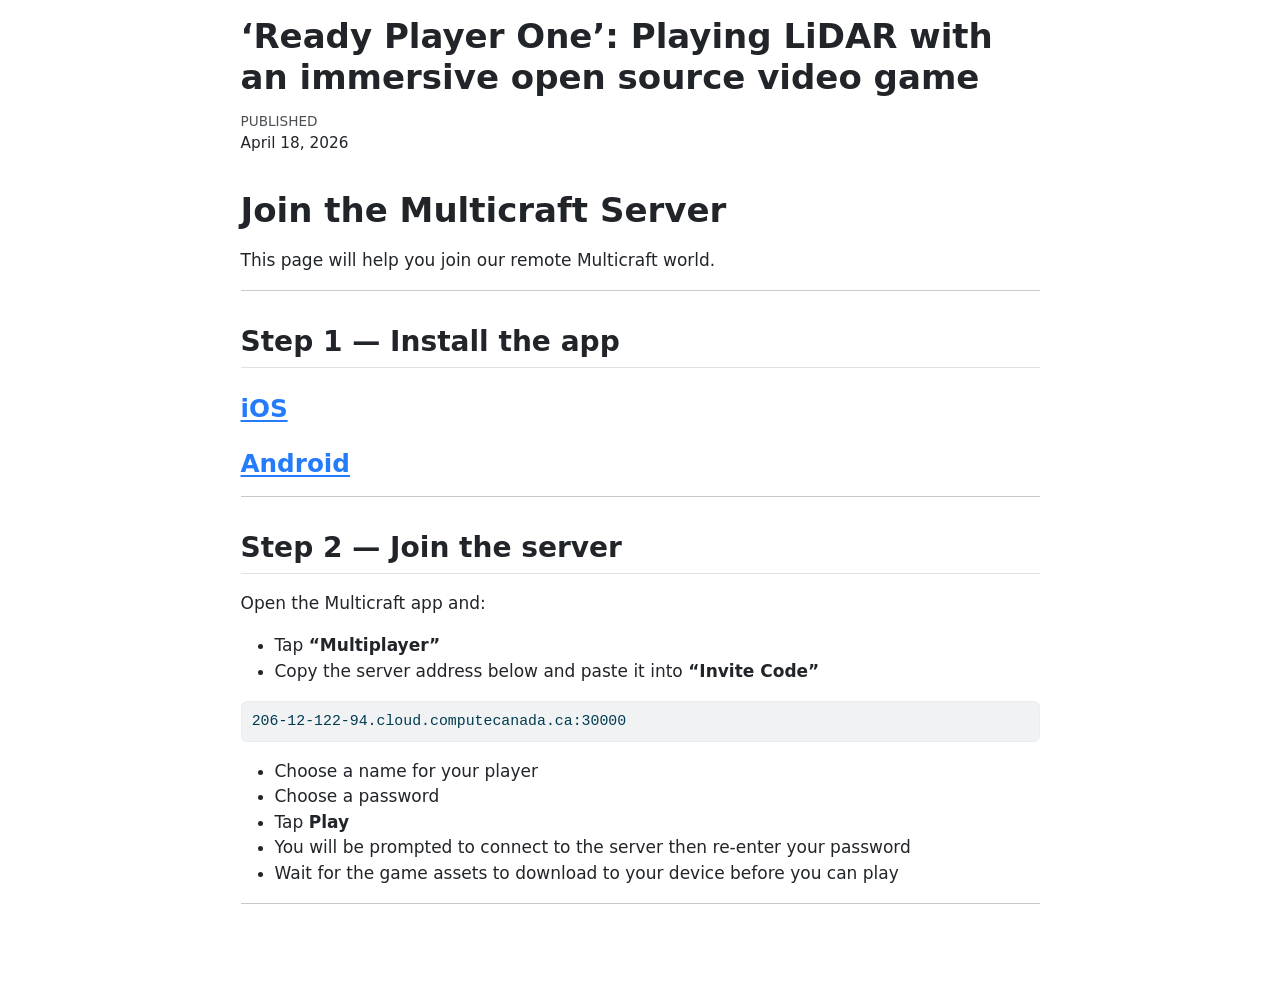
==== index.html @ 051189b3 "rename to index" ====
<!DOCTYPE html>
<html xmlns="http://www.w3.org/1999/xhtml" lang="en" xml:lang="en"><head>

<meta charset="utf-8">
<meta name="generator" content="quarto-1.5.57">

<meta name="viewport" content="width=device-width, initial-scale=1.0, user-scalable=yes">

<meta name="dcterms.date" content="2026-04-18">

<title>‘Ready Player One’: Playing LiDAR with an immersive open source video game</title>
<style>
code{white-space: pre-wrap;}
span.smallcaps{font-variant: small-caps;}
div.columns{display: flex; gap: min(4vw, 1.5em);}
div.column{flex: auto; overflow-x: auto;}
div.hanging-indent{margin-left: 1.5em; text-indent: -1.5em;}
ul.task-list{list-style: none;}
ul.task-list li input[type="checkbox"] {
  width: 0.8em;
  margin: 0 0.8em 0.2em -1em; /* quarto-specific, see https://github.com/quarto-dev/quarto-cli/issues/4556 */ 
  vertical-align: middle;
}
/* CSS for syntax highlighting */
pre > code.sourceCode { white-space: pre; position: relative; }
pre > code.sourceCode > span { line-height: 1.25; }
pre > code.sourceCode > span:empty { height: 1.2em; }
.sourceCode { overflow: visible; }
code.sourceCode > span { color: inherit; text-decoration: inherit; }
div.sourceCode { margin: 1em 0; }
pre.sourceCode { margin: 0; }
@media screen {
div.sourceCode { overflow: auto; }
}
@media print {
pre > code.sourceCode { white-space: pre-wrap; }
pre > code.sourceCode > span { display: inline-block; text-indent: -5em; padding-left: 5em; }
}
pre.numberSource code
  { counter-reset: source-line 0; }
pre.numberSource code > span
  { position: relative; left: -4em; counter-increment: source-line; }
pre.numberSource code > span > a:first-child::before
  { content: counter(source-line);
    position: relative; left: -1em; text-align: right; vertical-align: baseline;
    border: none; display: inline-block;
    -webkit-touch-callout: none; -webkit-user-select: none;
    -khtml-user-select: none; -moz-user-select: none;
    -ms-user-select: none; user-select: none;
    padding: 0 4px; width: 4em;
  }
pre.numberSource { margin-left: 3em;  padding-left: 4px; }
div.sourceCode
  {   }
@media screen {
pre > code.sourceCode > span > a:first-child::before { text-decoration: underline; }
}
</style>


<script src="index_files/libs/clipboard/clipboard.min.js"></script>
<script src="index_files/libs/quarto-html/quarto.js"></script>
<script src="index_files/libs/quarto-html/popper.min.js"></script>
<script src="index_files/libs/quarto-html/tippy.umd.min.js"></script>
<script src="index_files/libs/quarto-html/anchor.min.js"></script>
<link href="index_files/libs/quarto-html/tippy.css" rel="stylesheet">
<link href="index_files/libs/quarto-html/quarto-syntax-highlighting.css" rel="stylesheet" id="quarto-text-highlighting-styles">
<script src="index_files/libs/bootstrap/bootstrap.min.js"></script>
<link href="index_files/libs/bootstrap/bootstrap-icons.css" rel="stylesheet">
<link href="index_files/libs/bootstrap/bootstrap.min.css" rel="stylesheet" id="quarto-bootstrap" data-mode="light">


</head>

<body class="fullcontent">

<div id="quarto-content" class="page-columns page-rows-contents page-layout-article">

<main class="content" id="quarto-document-content">

<header id="title-block-header" class="quarto-title-block default">
<div class="quarto-title">
<h1 class="title">‘Ready Player One’: Playing LiDAR with an immersive open source video game</h1>
</div>



<div class="quarto-title-meta">

    
    <div>
    <div class="quarto-title-meta-heading">Published</div>
    <div class="quarto-title-meta-contents">
      <p class="date">April 18, 2026</p>
    </div>
  </div>
  
    
  </div>
  


</header>


<section id="join-the-multicraft-server" class="level1">
<h1>Join the Multicraft Server</h1>
<p>This page will help you join our remote Multicraft world.</p>
<hr>
<section id="step-1-install-the-app" class="level2">
<h2 class="anchored" data-anchor-id="step-1-install-the-app">Step 1 — Install the app</h2>
<section id="ios" class="level3">
<h3 class="anchored" data-anchor-id="ios"><a href="https://apps.apple.com/us/app/multicraft-build-and-mine/id1174039276">iOS</a></h3>
</section>
<section id="android" class="level3">
<h3 class="anchored" data-anchor-id="android"><a href="https://play.google.com/store/apps/details?id=com.multicraft.game&amp;hl=en">Android</a></h3>
<hr>
</section>
</section>
<section id="step-2-join-the-server" class="level2">
<h2 class="anchored" data-anchor-id="step-2-join-the-server">Step 2 — Join the server</h2>
<p>Open the Multicraft app and:</p>
<ul>
<li>Tap <strong>“Multiplayer”</strong></li>
<li>Copy the server address below and paste it into <strong>“Invite Code”</strong></li>
</ul>
<div class="sourceCode" id="cb1"><pre class="sourceCode md code-with-copy"><code class="sourceCode markdown"><span id="cb1-1"><a href="#cb1-1" aria-hidden="true" tabindex="-1"></a>206-12-122-94.cloud.computecanada.ca:30000</span></code><button title="Copy to Clipboard" class="code-copy-button"><i class="bi"></i></button></pre></div>
<ul>
<li>Choose a name for your player</li>
<li>Choose a password</li>
<li>Tap <strong>Play</strong></li>
<li>You will be prompted to connect to the server then re-enter your password</li>
<li>Wait for the game assets to download to your device before you can play</li>
</ul>
<hr>
</section>
</section>

</main>
<!-- /main column -->
<script id="quarto-html-after-body" type="application/javascript">
window.document.addEventListener("DOMContentLoaded", function (event) {
  const toggleBodyColorMode = (bsSheetEl) => {
    const mode = bsSheetEl.getAttribute("data-mode");
    const bodyEl = window.document.querySelector("body");
    if (mode === "dark") {
      bodyEl.classList.add("quarto-dark");
      bodyEl.classList.remove("quarto-light");
    } else {
      bodyEl.classList.add("quarto-light");
      bodyEl.classList.remove("quarto-dark");
    }
  }
  const toggleBodyColorPrimary = () => {
    const bsSheetEl = window.document.querySelector("link#quarto-bootstrap");
    if (bsSheetEl) {
      toggleBodyColorMode(bsSheetEl);
    }
  }
  toggleBodyColorPrimary();  
  const icon = "";
  const anchorJS = new window.AnchorJS();
  anchorJS.options = {
    placement: 'right',
    icon: icon
  };
  anchorJS.add('.anchored');
  const isCodeAnnotation = (el) => {
    for (const clz of el.classList) {
      if (clz.startsWith('code-annotation-')) {                     
        return true;
      }
    }
    return false;
  }
  const onCopySuccess = function(e) {
    // button target
    const button = e.trigger;
    // don't keep focus
    button.blur();
    // flash "checked"
    button.classList.add('code-copy-button-checked');
    var currentTitle = button.getAttribute("title");
    button.setAttribute("title", "Copied!");
    let tooltip;
    if (window.bootstrap) {
      button.setAttribute("data-bs-toggle", "tooltip");
      button.setAttribute("data-bs-placement", "left");
      button.setAttribute("data-bs-title", "Copied!");
      tooltip = new bootstrap.Tooltip(button, 
        { trigger: "manual", 
          customClass: "code-copy-button-tooltip",
          offset: [0, -8]});
      tooltip.show();    
    }
    setTimeout(function() {
      if (tooltip) {
        tooltip.hide();
        button.removeAttribute("data-bs-title");
        button.removeAttribute("data-bs-toggle");
        button.removeAttribute("data-bs-placement");
      }
      button.setAttribute("title", currentTitle);
      button.classList.remove('code-copy-button-checked');
    }, 1000);
    // clear code selection
    e.clearSelection();
  }
  const getTextToCopy = function(trigger) {
      const codeEl = trigger.previousElementSibling.cloneNode(true);
      for (const childEl of codeEl.children) {
        if (isCodeAnnotation(childEl)) {
          childEl.remove();
        }
      }
      return codeEl.innerText;
  }
  const clipboard = new window.ClipboardJS('.code-copy-button:not([data-in-quarto-modal])', {
    text: getTextToCopy
  });
  clipboard.on('success', onCopySuccess);
  if (window.document.getElementById('quarto-embedded-source-code-modal')) {
    // For code content inside modals, clipBoardJS needs to be initialized with a container option
    // TODO: Check when it could be a function (https://github.com/zenorocha/clipboard.js/issues/860)
    const clipboardModal = new window.ClipboardJS('.code-copy-button[data-in-quarto-modal]', {
      text: getTextToCopy,
      container: window.document.getElementById('quarto-embedded-source-code-modal')
    });
    clipboardModal.on('success', onCopySuccess);
  }
    var localhostRegex = new RegExp(/^(?:http|https):\/\/localhost\:?[0-9]*\//);
    var mailtoRegex = new RegExp(/^mailto:/);
      var filterRegex = new RegExp('/' + window.location.host + '/');
    var isInternal = (href) => {
        return filterRegex.test(href) || localhostRegex.test(href) || mailtoRegex.test(href);
    }
    // Inspect non-navigation links and adorn them if external
 	var links = window.document.querySelectorAll('a[href]:not(.nav-link):not(.navbar-brand):not(.toc-action):not(.sidebar-link):not(.sidebar-item-toggle):not(.pagination-link):not(.no-external):not([aria-hidden]):not(.dropdown-item):not(.quarto-navigation-tool):not(.about-link)');
    for (var i=0; i<links.length; i++) {
      const link = links[i];
      if (!isInternal(link.href)) {
        // undo the damage that might have been done by quarto-nav.js in the case of
        // links that we want to consider external
        if (link.dataset.originalHref !== undefined) {
          link.href = link.dataset.originalHref;
        }
      }
    }
  function tippyHover(el, contentFn, onTriggerFn, onUntriggerFn) {
    const config = {
      allowHTML: true,
      maxWidth: 500,
      delay: 100,
      arrow: false,
      appendTo: function(el) {
          return el.parentElement;
      },
      interactive: true,
      interactiveBorder: 10,
      theme: 'quarto',
      placement: 'bottom-start',
    };
    if (contentFn) {
      config.content = contentFn;
    }
    if (onTriggerFn) {
      config.onTrigger = onTriggerFn;
    }
    if (onUntriggerFn) {
      config.onUntrigger = onUntriggerFn;
    }
    window.tippy(el, config); 
  }
  const noterefs = window.document.querySelectorAll('a[role="doc-noteref"]');
  for (var i=0; i<noterefs.length; i++) {
    const ref = noterefs[i];
    tippyHover(ref, function() {
      // use id or data attribute instead here
      let href = ref.getAttribute('data-footnote-href') || ref.getAttribute('href');
      try { href = new URL(href).hash; } catch {}
      const id = href.replace(/^#\/?/, "");
      const note = window.document.getElementById(id);
      if (note) {
        return note.innerHTML;
      } else {
        return "";
      }
    });
  }
  const xrefs = window.document.querySelectorAll('a.quarto-xref');
  const processXRef = (id, note) => {
    // Strip column container classes
    const stripColumnClz = (el) => {
      el.classList.remove("page-full", "page-columns");
      if (el.children) {
        for (const child of el.children) {
          stripColumnClz(child);
        }
      }
    }
    stripColumnClz(note)
    if (id === null || id.startsWith('sec-')) {
      // Special case sections, only their first couple elements
      const container = document.createElement("div");
      if (note.children && note.children.length > 2) {
        container.appendChild(note.children[0].cloneNode(true));
        for (let i = 1; i < note.children.length; i++) {
          const child = note.children[i];
          if (child.tagName === "P" && child.innerText === "") {
            continue;
          } else {
            container.appendChild(child.cloneNode(true));
            break;
          }
        }
        if (window.Quarto?.typesetMath) {
          window.Quarto.typesetMath(container);
        }
        return container.innerHTML
      } else {
        if (window.Quarto?.typesetMath) {
          window.Quarto.typesetMath(note);
        }
        return note.innerHTML;
      }
    } else {
      // Remove any anchor links if they are present
      const anchorLink = note.querySelector('a.anchorjs-link');
      if (anchorLink) {
        anchorLink.remove();
      }
      if (window.Quarto?.typesetMath) {
        window.Quarto.typesetMath(note);
      }
      // TODO in 1.5, we should make sure this works without a callout special case
      if (note.classList.contains("callout")) {
        return note.outerHTML;
      } else {
        return note.innerHTML;
      }
    }
  }
  for (var i=0; i<xrefs.length; i++) {
    const xref = xrefs[i];
    tippyHover(xref, undefined, function(instance) {
      instance.disable();
      let url = xref.getAttribute('href');
      let hash = undefined; 
      if (url.startsWith('#')) {
        hash = url;
      } else {
        try { hash = new URL(url).hash; } catch {}
      }
      if (hash) {
        const id = hash.replace(/^#\/?/, "");
        const note = window.document.getElementById(id);
        if (note !== null) {
          try {
            const html = processXRef(id, note.cloneNode(true));
            instance.setContent(html);
          } finally {
            instance.enable();
            instance.show();
          }
        } else {
          // See if we can fetch this
          fetch(url.split('#')[0])
          .then(res => res.text())
          .then(html => {
            const parser = new DOMParser();
            const htmlDoc = parser.parseFromString(html, "text/html");
            const note = htmlDoc.getElementById(id);
            if (note !== null) {
              const html = processXRef(id, note);
              instance.setContent(html);
            } 
          }).finally(() => {
            instance.enable();
            instance.show();
          });
        }
      } else {
        // See if we can fetch a full url (with no hash to target)
        // This is a special case and we should probably do some content thinning / targeting
        fetch(url)
        .then(res => res.text())
        .then(html => {
          const parser = new DOMParser();
          const htmlDoc = parser.parseFromString(html, "text/html");
          const note = htmlDoc.querySelector('main.content');
          if (note !== null) {
            // This should only happen for chapter cross references
            // (since there is no id in the URL)
            // remove the first header
            if (note.children.length > 0 && note.children[0].tagName === "HEADER") {
              note.children[0].remove();
            }
            const html = processXRef(null, note);
            instance.setContent(html);
          } 
        }).finally(() => {
          instance.enable();
          instance.show();
        });
      }
    }, function(instance) {
    });
  }
      let selectedAnnoteEl;
      const selectorForAnnotation = ( cell, annotation) => {
        let cellAttr = 'data-code-cell="' + cell + '"';
        let lineAttr = 'data-code-annotation="' +  annotation + '"';
        const selector = 'span[' + cellAttr + '][' + lineAttr + ']';
        return selector;
      }
      const selectCodeLines = (annoteEl) => {
        const doc = window.document;
        const targetCell = annoteEl.getAttribute("data-target-cell");
        const targetAnnotation = annoteEl.getAttribute("data-target-annotation");
        const annoteSpan = window.document.querySelector(selectorForAnnotation(targetCell, targetAnnotation));
        const lines = annoteSpan.getAttribute("data-code-lines").split(",");
        const lineIds = lines.map((line) => {
          return targetCell + "-" + line;
        })
        let top = null;
        let height = null;
        let parent = null;
        if (lineIds.length > 0) {
            //compute the position of the single el (top and bottom and make a div)
            const el = window.document.getElementById(lineIds[0]);
            top = el.offsetTop;
            height = el.offsetHeight;
            parent = el.parentElement.parentElement;
          if (lineIds.length > 1) {
            const lastEl = window.document.getElementById(lineIds[lineIds.length - 1]);
            const bottom = lastEl.offsetTop + lastEl.offsetHeight;
            height = bottom - top;
          }
          if (top !== null && height !== null && parent !== null) {
            // cook up a div (if necessary) and position it 
            let div = window.document.getElementById("code-annotation-line-highlight");
            if (div === null) {
              div = window.document.createElement("div");
              div.setAttribute("id", "code-annotation-line-highlight");
              div.style.position = 'absolute';
              parent.appendChild(div);
            }
            div.style.top = top - 2 + "px";
            div.style.height = height + 4 + "px";
            div.style.left = 0;
            let gutterDiv = window.document.getElementById("code-annotation-line-highlight-gutter");
            if (gutterDiv === null) {
              gutterDiv = window.document.createElement("div");
              gutterDiv.setAttribute("id", "code-annotation-line-highlight-gutter");
              gutterDiv.style.position = 'absolute';
              const codeCell = window.document.getElementById(targetCell);
              const gutter = codeCell.querySelector('.code-annotation-gutter');
              gutter.appendChild(gutterDiv);
            }
            gutterDiv.style.top = top - 2 + "px";
            gutterDiv.style.height = height + 4 + "px";
          }
          selectedAnnoteEl = annoteEl;
        }
      };
      const unselectCodeLines = () => {
        const elementsIds = ["code-annotation-line-highlight", "code-annotation-line-highlight-gutter"];
        elementsIds.forEach((elId) => {
          const div = window.document.getElementById(elId);
          if (div) {
            div.remove();
          }
        });
        selectedAnnoteEl = undefined;
      };
        // Handle positioning of the toggle
    window.addEventListener(
      "resize",
      throttle(() => {
        elRect = undefined;
        if (selectedAnnoteEl) {
          selectCodeLines(selectedAnnoteEl);
        }
      }, 10)
    );
    function throttle(fn, ms) {
    let throttle = false;
    let timer;
      return (...args) => {
        if(!throttle) { // first call gets through
            fn.apply(this, args);
            throttle = true;
        } else { // all the others get throttled
            if(timer) clearTimeout(timer); // cancel #2
            timer = setTimeout(() => {
              fn.apply(this, args);
              timer = throttle = false;
            }, ms);
        }
      };
    }
      // Attach click handler to the DT
      const annoteDls = window.document.querySelectorAll('dt[data-target-cell]');
      for (const annoteDlNode of annoteDls) {
        annoteDlNode.addEventListener('click', (event) => {
          const clickedEl = event.target;
          if (clickedEl !== selectedAnnoteEl) {
            unselectCodeLines();
            const activeEl = window.document.querySelector('dt[data-target-cell].code-annotation-active');
            if (activeEl) {
              activeEl.classList.remove('code-annotation-active');
            }
            selectCodeLines(clickedEl);
            clickedEl.classList.add('code-annotation-active');
          } else {
            // Unselect the line
            unselectCodeLines();
            clickedEl.classList.remove('code-annotation-active');
          }
        });
      }
  const findCites = (el) => {
    const parentEl = el.parentElement;
    if (parentEl) {
      const cites = parentEl.dataset.cites;
      if (cites) {
        return {
          el,
          cites: cites.split(' ')
        };
      } else {
        return findCites(el.parentElement)
      }
    } else {
      return undefined;
    }
  };
  var bibliorefs = window.document.querySelectorAll('a[role="doc-biblioref"]');
  for (var i=0; i<bibliorefs.length; i++) {
    const ref = bibliorefs[i];
    const citeInfo = findCites(ref);
    if (citeInfo) {
      tippyHover(citeInfo.el, function() {
        var popup = window.document.createElement('div');
        citeInfo.cites.forEach(function(cite) {
          var citeDiv = window.document.createElement('div');
          citeDiv.classList.add('hanging-indent');
          citeDiv.classList.add('csl-entry');
          var biblioDiv = window.document.getElementById('ref-' + cite);
          if (biblioDiv) {
            citeDiv.innerHTML = biblioDiv.innerHTML;
          }
          popup.appendChild(citeDiv);
        });
        return popup.innerHTML;
      });
    }
  }
});
</script>
</div> <!-- /content -->




</body></html>
---- index_files/libs/quarto-html/tippy.css ----
.tippy-box[data-animation=fade][data-state=hidden]{opacity:0}[data-tippy-root]{max-width:calc(100vw - 10px)}.tippy-box{position:relative;background-color:#333;color:#fff;border-radius:4px;font-size:14px;line-height:1.4;white-space:normal;outline:0;transition-property:transform,visibility,opacity}.tippy-box[data-placement^=top]>.tippy-arrow{bottom:0}.tippy-box[data-placement^=top]>.tippy-arrow:before{bottom:-7px;left:0;border-width:8px 8px 0;border-top-color:initial;transform-origin:center top}.tippy-box[data-placement^=bottom]>.tippy-arrow{top:0}.tippy-box[data-placement^=bottom]>.tippy-arrow:before{top:-7px;left:0;border-width:0 8px 8px;border-bottom-color:initial;transform-origin:center bottom}.tippy-box[data-placement^=left]>.tippy-arrow{right:0}.tippy-box[data-placement^=left]>.tippy-arrow:before{border-width:8px 0 8px 8px;border-left-color:initial;right:-7px;transform-origin:center left}.tippy-box[data-placement^=right]>.tippy-arrow{left:0}.tippy-box[data-placement^=right]>.tippy-arrow:before{left:-7px;border-width:8px 8px 8px 0;border-right-color:initial;transform-origin:center right}.tippy-box[data-inertia][data-state=visible]{transition-timing-function:cubic-bezier(.54,1.5,.38,1.11)}.tippy-arrow{width:16px;height:16px;color:#333}.tippy-arrow:before{content:"";position:absolute;border-color:transparent;border-style:solid}.tippy-content{position:relative;padding:5px 9px;z-index:1}
---- index_files/libs/quarto-html/quarto-syntax-highlighting.css ----
/* quarto syntax highlight colors */
:root {
  --quarto-hl-ot-color: #003B4F;
  --quarto-hl-at-color: #657422;
  --quarto-hl-ss-color: #20794D;
  --quarto-hl-an-color: #5E5E5E;
  --quarto-hl-fu-color: #4758AB;
  --quarto-hl-st-color: #20794D;
  --quarto-hl-cf-color: #003B4F;
  --quarto-hl-op-color: #5E5E5E;
  --quarto-hl-er-color: #AD0000;
  --quarto-hl-bn-color: #AD0000;
  --quarto-hl-al-color: #AD0000;
  --quarto-hl-va-color: #111111;
  --quarto-hl-bu-color: inherit;
  --quarto-hl-ex-color: inherit;
  --quarto-hl-pp-color: #AD0000;
  --quarto-hl-in-color: #5E5E5E;
  --quarto-hl-vs-color: #20794D;
  --quarto-hl-wa-color: #5E5E5E;
  --quarto-hl-do-color: #5E5E5E;
  --quarto-hl-im-color: #00769E;
  --quarto-hl-ch-color: #20794D;
  --quarto-hl-dt-color: #AD0000;
  --quarto-hl-fl-color: #AD0000;
  --quarto-hl-co-color: #5E5E5E;
  --quarto-hl-cv-color: #5E5E5E;
  --quarto-hl-cn-color: #8f5902;
  --quarto-hl-sc-color: #5E5E5E;
  --quarto-hl-dv-color: #AD0000;
  --quarto-hl-kw-color: #003B4F;
}

/* other quarto variables */
:root {
  --quarto-font-monospace: SFMono-Regular, Menlo, Monaco, Consolas, "Liberation Mono", "Courier New", monospace;
}

pre > code.sourceCode > span {
  color: #003B4F;
}

code span {
  color: #003B4F;
}

code.sourceCode > span {
  color: #003B4F;
}

div.sourceCode,
div.sourceCode pre.sourceCode {
  color: #003B4F;
}

code span.ot {
  color: #003B4F;
  font-style: inherit;
}

code span.at {
  color: #657422;
  font-style: inherit;
}

code span.ss {
  color: #20794D;
  font-style: inherit;
}

code span.an {
  color: #5E5E5E;
  font-style: inherit;
}

code span.fu {
  color: #4758AB;
  font-style: inherit;
}

code span.st {
  color: #20794D;
  font-style: inherit;
}

code span.cf {
  color: #003B4F;
  font-weight: bold;
  font-style: inherit;
}

code span.op {
  color: #5E5E5E;
  font-style: inherit;
}

code span.er {
  color: #AD0000;
  font-style: inherit;
}

code span.bn {
  color: #AD0000;
  font-style: inherit;
}

code span.al {
  color: #AD0000;
  font-style: inherit;
}

code span.va {
  color: #111111;
  font-style: inherit;
}

code span.bu {
  font-style: inherit;
}

code span.ex {
  font-style: inherit;
}

code span.pp {
  color: #AD0000;
  font-style: inherit;
}

code span.in {
  color: #5E5E5E;
  font-style: inherit;
}

code span.vs {
  color: #20794D;
  font-style: inherit;
}

code span.wa {
  color: #5E5E5E;
  font-style: italic;
}

code span.do {
  color: #5E5E5E;
  font-style: italic;
}

code span.im {
  color: #00769E;
  font-style: inherit;
}

code span.ch {
  color: #20794D;
  font-style: inherit;
}

code span.dt {
  color: #AD0000;
  font-style: inherit;
}

code span.fl {
  color: #AD0000;
  font-style: inherit;
}

code span.co {
  color: #5E5E5E;
  font-style: inherit;
}

code span.cv {
  color: #5E5E5E;
  font-style: italic;
}

code span.cn {
  color: #8f5902;
  font-style: inherit;
}

code span.sc {
  color: #5E5E5E;
  font-style: inherit;
}

code span.dv {
  color: #AD0000;
  font-style: inherit;
}

code span.kw {
  color: #003B4F;
  font-weight: bold;
  font-style: inherit;
}

.prevent-inlining {
  content: "</";
}

/*# sourceMappingURL=debc5d5d77c3f9108843748ff7464032.css.map */
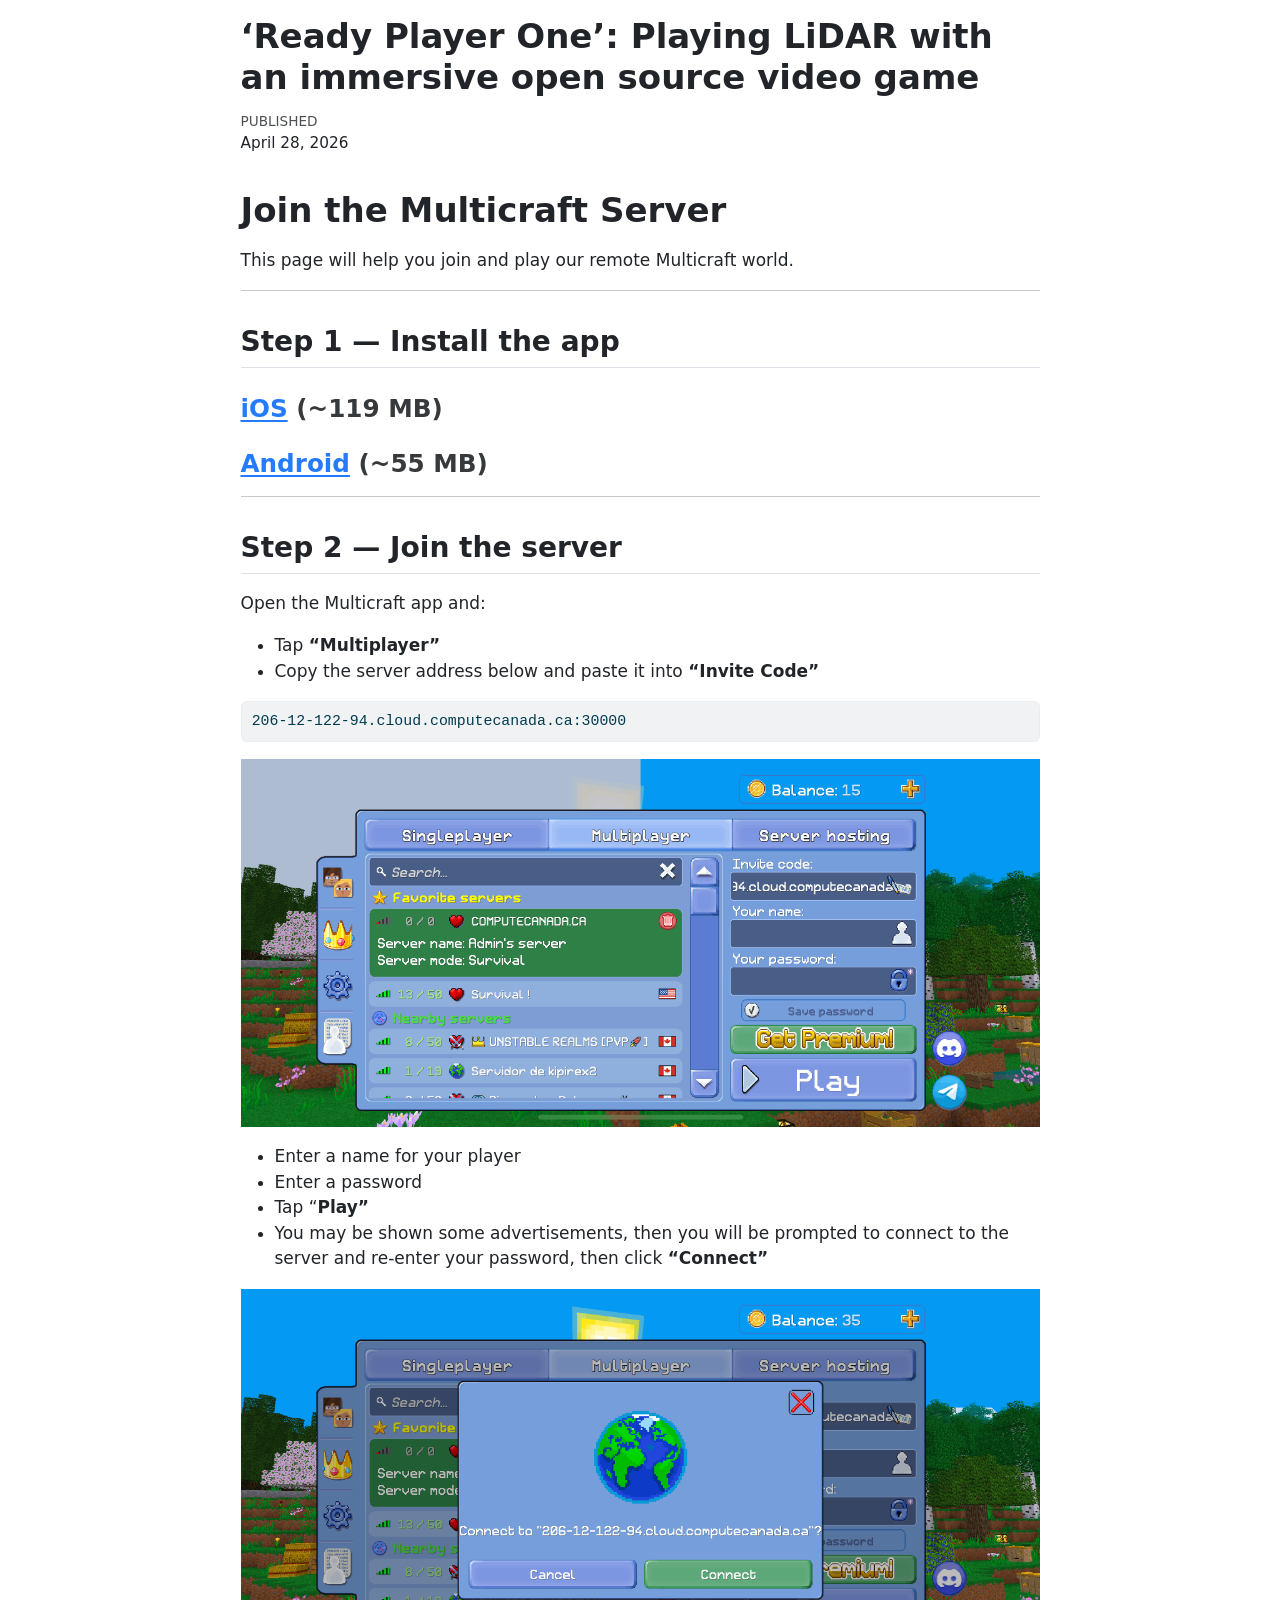
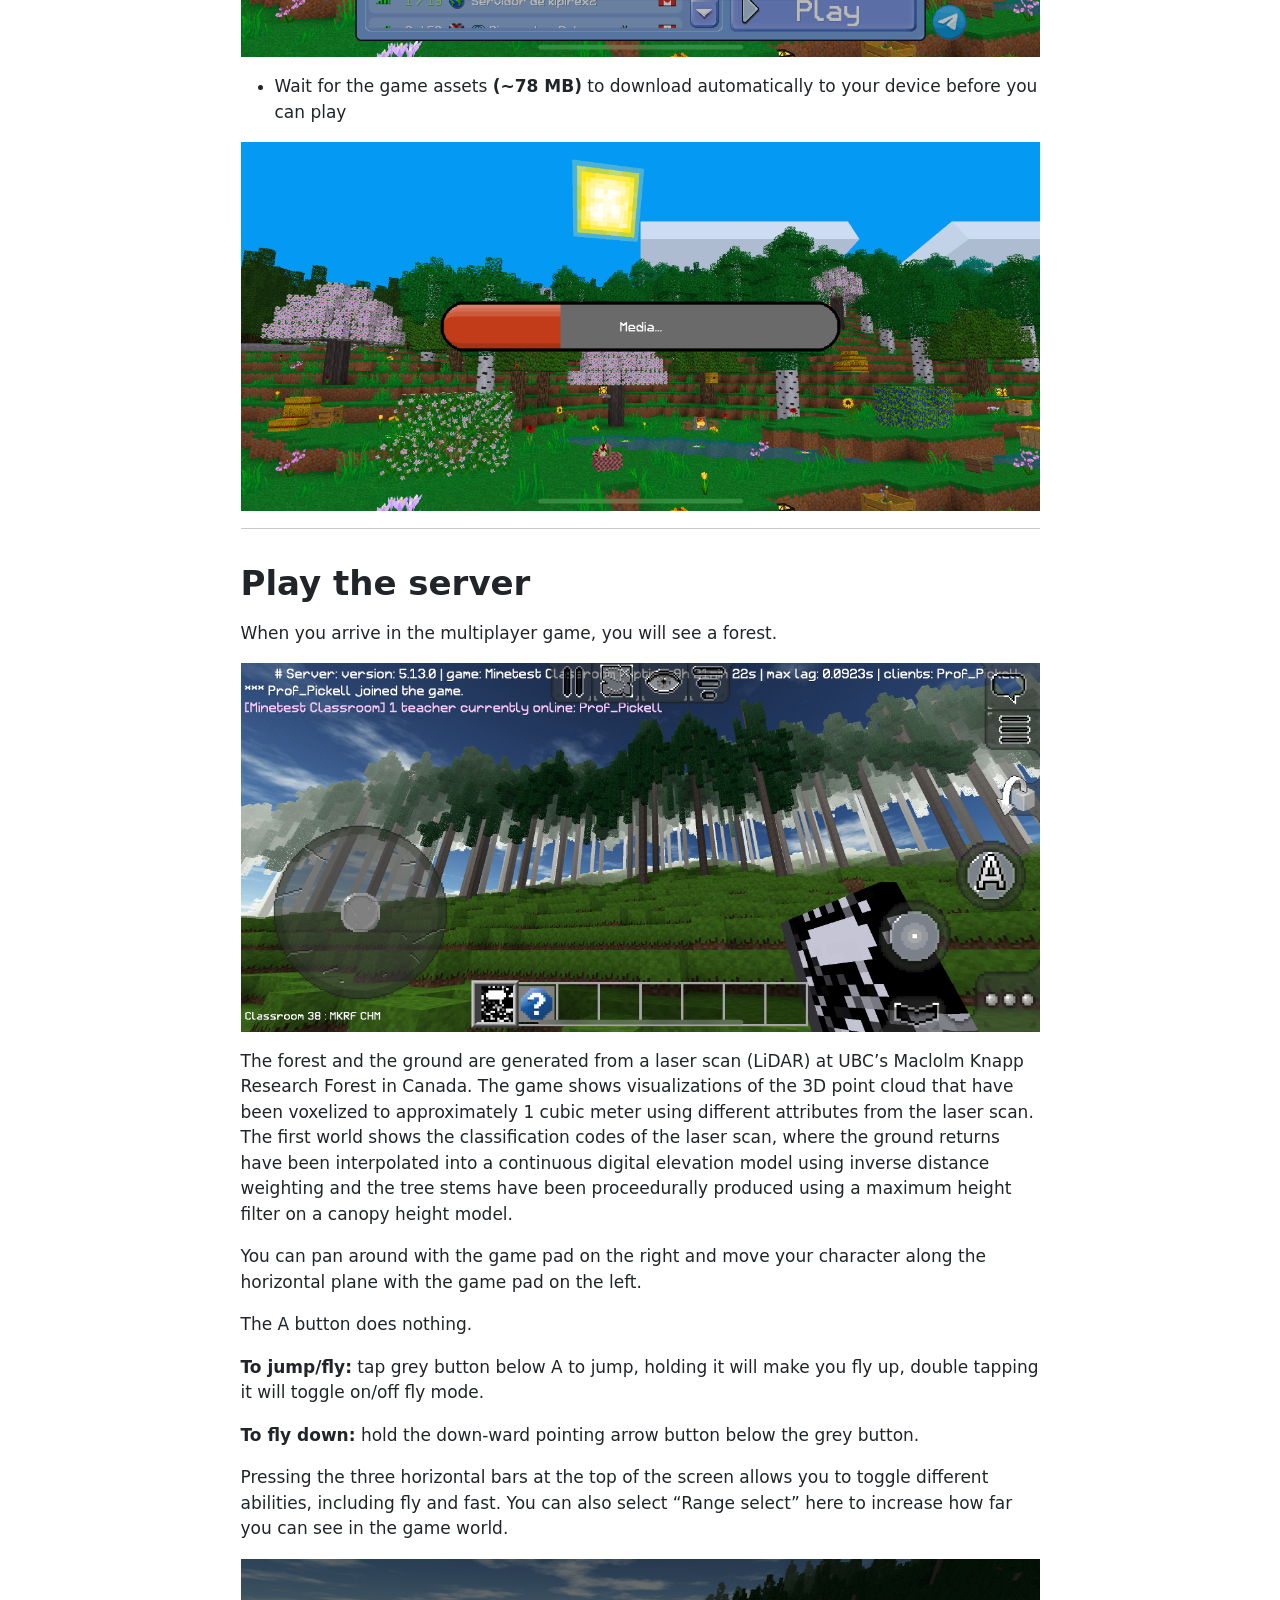
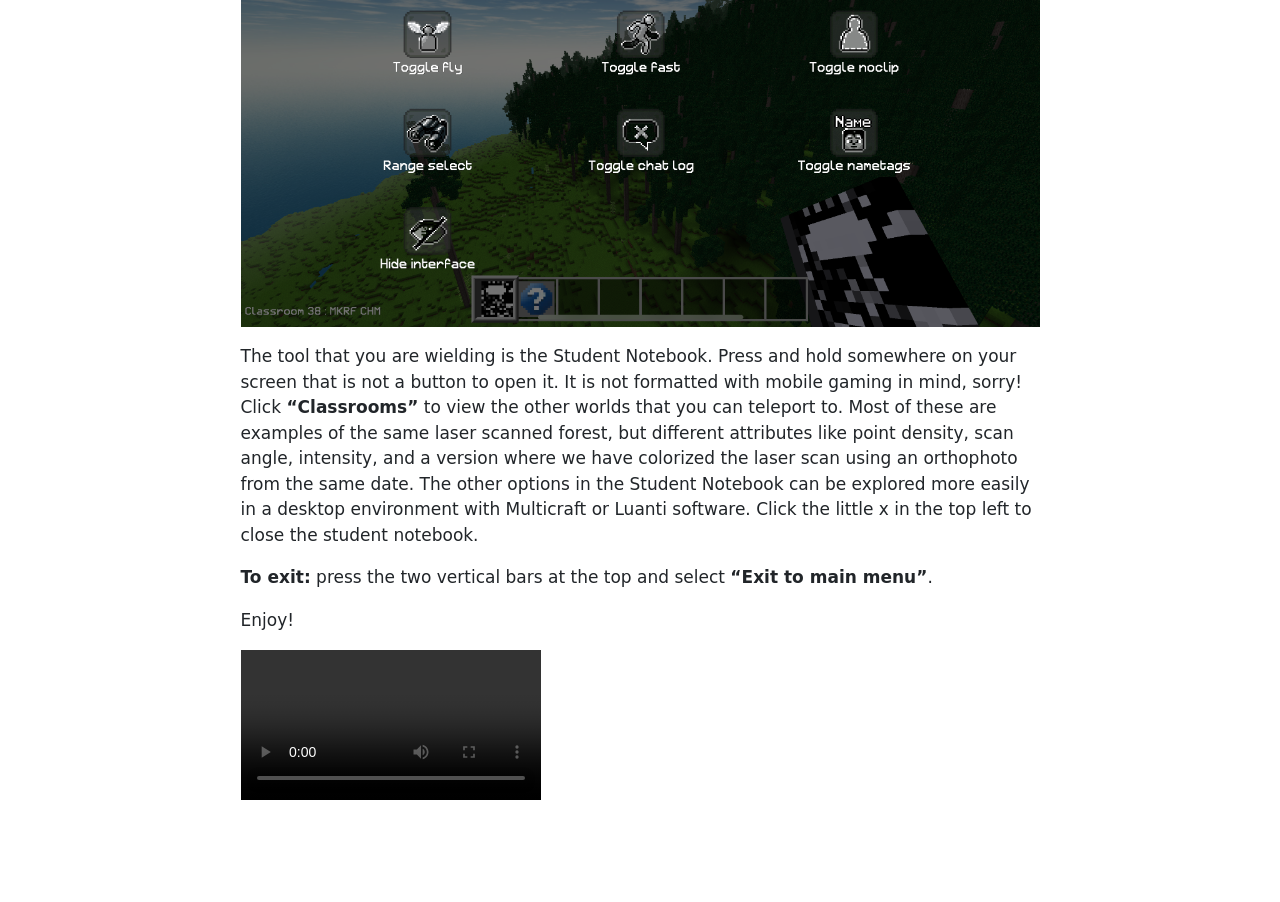
==== commit da641a35: "new images and instructions for game play" ====
--- a/index.html
+++ b/index.html
@@ -6,7 +6,7 @@
 
 <meta name="viewport" content="width=device-width, initial-scale=1.0, user-scalable=yes">
 
-<meta name="dcterms.date" content="2026-04-18">
+<meta name="dcterms.date" content="2026-04-28">
 
 <title>‘Ready Player One’: Playing LiDAR with an immersive open source video game</title>
 <style>
@@ -91,7 +91,7 @@
     <div>
     <div class="quarto-title-meta-heading">Published</div>
     <div class="quarto-title-meta-contents">
-      <p class="date">April 18, 2026</p>
+      <p class="date">April 28, 2026</p>
     </div>
   </div>
   
@@ -105,15 +105,15 @@
 
 <section id="join-the-multicraft-server" class="level1">
 <h1>Join the Multicraft Server</h1>
-<p>This page will help you join our remote Multicraft world.</p>
+<p>This page will help you join and play our remote Multicraft world.</p>
 <hr>
 <section id="step-1-install-the-app" class="level2">
 <h2 class="anchored" data-anchor-id="step-1-install-the-app">Step 1 — Install the app</h2>
-<section id="ios" class="level3">
-<h3 class="anchored" data-anchor-id="ios"><a href="https://apps.apple.com/us/app/multicraft-build-and-mine/id1174039276">iOS</a></h3>
+<section id="ios-119-mb" class="level3">
+<h3 class="anchored" data-anchor-id="ios-119-mb"><a href="https://apps.apple.com/us/app/multicraft-build-and-mine/id1174039276">iOS</a> (~119 MB)</h3>
 </section>
-<section id="android" class="level3">
-<h3 class="anchored" data-anchor-id="android"><a href="https://play.google.com/store/apps/details?id=com.multicraft.game&amp;hl=en">Android</a></h3>
+<section id="android-55-mb" class="level3">
+<h3 class="anchored" data-anchor-id="android-55-mb"><a href="https://play.google.com/store/apps/details?id=com.multicraft.game&amp;hl=en">Android</a> (~55 MB)</h3>
 <hr>
 </section>
 </section>
@@ -125,15 +125,36 @@
 <li>Copy the server address below and paste it into <strong>“Invite Code”</strong></li>
 </ul>
 <div class="sourceCode" id="cb1"><pre class="sourceCode md code-with-copy"><code class="sourceCode markdown"><span id="cb1-1"><a href="#cb1-1" aria-hidden="true" tabindex="-1"></a>206-12-122-94.cloud.computecanada.ca:30000</span></code><button title="Copy to Clipboard" class="code-copy-button"><i class="bi"></i></button></pre></div>
+<p><img src="images/server-details.PNG" class="img-fluid"></p>
 <ul>
-<li>Choose a name for your player</li>
-<li>Choose a password</li>
-<li>Tap <strong>Play</strong></li>
-<li>You will be prompted to connect to the server then re-enter your password</li>
-<li>Wait for the game assets to download to your device before you can play</li>
+<li>Enter a name for your player</li>
+<li>Enter a password</li>
+<li>Tap “<strong>Play”</strong></li>
+<li>You may be shown some advertisements, then you will be prompted to connect to the server and re-enter your password, then click <strong>“Connect”</strong></li>
 </ul>
+<p><img src="images/connect-server.PNG" class="img-fluid"></p>
+<ul>
+<li>Wait for the game assets <strong>(~78 MB)</strong> to download automatically to your device before you can play</li>
+</ul>
+<p><img src="images/joining-server-01.PNG" class="img-fluid"></p>
 <hr>
 </section>
+</section>
+<section id="play-the-server" class="level1">
+<h1>Play the server</h1>
+<p>When you arrive in the multiplayer game, you will see a forest.</p>
+<p><img src="images/landing.PNG" class="img-fluid"></p>
+<p>The forest and the ground are generated from a laser scan (LiDAR) at UBC’s Maclolm Knapp Research Forest in Canada. The game shows visualizations of the 3D point cloud that have been voxelized to approximately 1 cubic meter using different attributes from the laser scan. The first world shows the classification codes of the laser scan, where the ground returns have been interpolated into a continuous digital elevation model using inverse distance weighting and the tree stems have been proceedurally produced using a maximum height filter on a canopy height model.</p>
+<p>You can pan around with the game pad on the right and move your character along the horizontal plane with the game pad on the left.</p>
+<p>The A button does nothing.</p>
+<p><strong>To jump/fly:</strong> tap grey button below A to jump, holding it will make you fly up, double tapping it will toggle on/off fly mode.</p>
+<p><strong>To fly down:</strong> hold the down-ward pointing arrow button below the grey button.</p>
+<p>Pressing the three horizontal bars at the top of the screen allows you to toggle different abilities, including fly and fast. You can also select “Range select” here to increase how far you can see in the game world.</p>
+<p><img src="images/toggles.PNG" class="img-fluid"></p>
+<p>The tool that you are wielding is the Student Notebook. Press and hold somewhere on your screen that is not a button to open it. It is not formatted with mobile gaming in mind, sorry! Click <strong>“Classrooms”</strong> to view the other worlds that you can teleport to. Most of these are examples of the same laser scanned forest, but different attributes like point density, scan angle, intensity, and a version where we have colorized the laser scan using an orthophoto from the same date. The other options in the Student Notebook can be explored more easily in a desktop environment with Multicraft or Luanti software. Click the little x in the top left to close the student notebook.</p>
+<p><strong>To exit:</strong> press the two vertical bars at the top and select <strong>“Exit to main menu”</strong>.</p>
+<p>Enjoy!</p>
+<p><video src="images/output.mp4" class="img-fluid" controls=""><a href="images/output.mp4">Video</a></video></p>
 </section>
 
 </main>
